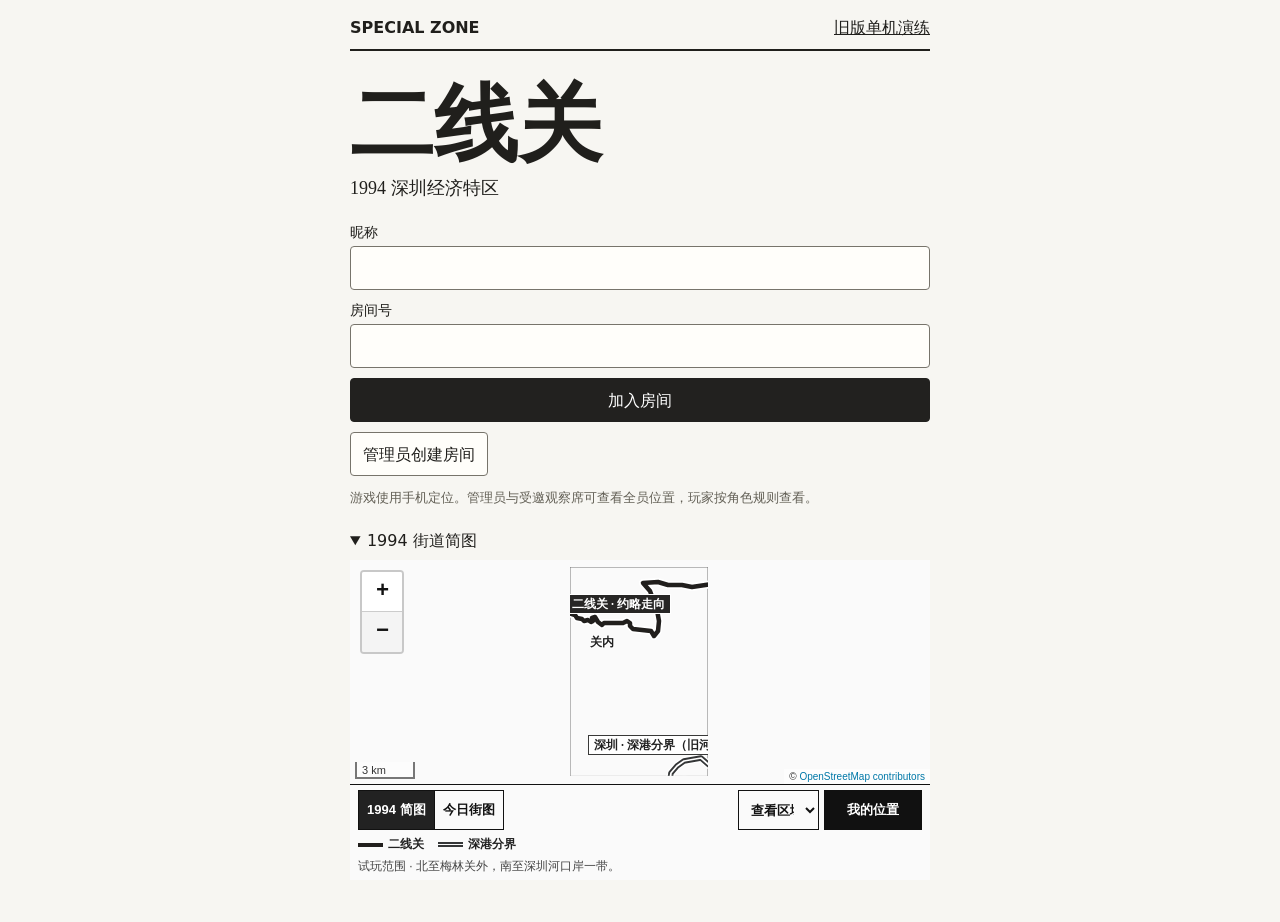
==== index.html @ d7afe81e "Launch live multiplayer rooms with private role maps and persistent injury and reunion progression" ====
<!doctype html><html lang="zh-CN"><head><meta charset="utf-8"><meta name="viewport" content="width=device-width,initial-scale=1,viewport-fit=cover"><meta name="theme-color" content="#f7f6f2"><title>二线关 · SPECIAL ZONE</title><link rel="stylesheet" href="./room.css?v=1"><script defer src="./room-client.js?v=1"></script></head>
<body><main id="entry"><header><b>SPECIAL ZONE</b><a href="./practice.html">旧版单机演练</a></header><h1>二线关</h1><p class="subtitle">1994 深圳经济特区</p><form id="join"><label>昵称<input name="name" maxlength="18" required autocomplete="nickname"></label><label>房间号<input name="code" maxlength="8" required autocapitalize="characters" spellcheck="false"></label><button class="primary">加入房间</button></form><button id="create">管理员创建房间</button><p class="muted">游戏使用手机定位。管理员与受邀观察席可查看全员位置，玩家按角色规则查看。</p><details open><summary>1994 街道简图</summary><iframe title="地图预览" src="./geo.html?embed=1"></iframe></details></main>
<main id="game" hidden><header><div><small id="identity"></small><strong id="clock">等待开局</strong></div><div><button id="refresh">刷新</button><button id="menu">房间</button></div></header><iframe id="atlas" title="游戏地图" allow="geolocation"></iframe><section id="card"><div id="meta"></div><h2 id="goal"></h2><div id="actions"></div><section id="staff"></section><small id="status" role="status"></small></section></main>
<dialog id="settings"><h2>本局房间</h2><p id="roomCode"></p><button id="invite">复制玩家邀请链接</button><button id="observe" hidden>复制观察席邀请链接</button><details><summary>本局规则</summary><p>男孩先找工人商量路线。走铁丝网会受伤，入关后两人再次会合，工人可分次使用共 20 分钟庇护。受伤期间，即使开启庇护，黑点也可能短暂出现。</p><p>乘车入关由两人合付 50 元。司机守约期间黑点隐藏，承认载客则暴露。查验区外完成交付，正常通关抵港才算男孩获胜。</p></details><button id="leave">返回入口</button><button id="close">关闭</button></dialog><output id="notice" role="status"></output></body></html>
---- room.css ----
*{box-sizing:border-box}body{margin:0;background:#f7f6f2;color:#201f1c;font:16px/1.45 system-ui,"PingFang SC",sans-serif}button,input,select{font:inherit;color:inherit}button,select,input{min-height:44px;border:1px solid #77746b;border-radius:4px;background:#fffefa;padding:8px 12px}button,summary{cursor:pointer}button.primary,#actions button:first-child{background:#22211f;color:white;border-color:#22211f}button:disabled{opacity:.5}a{color:inherit}main[hidden],button[hidden]{display:none!important}#entry{max-width:620px;margin:auto;padding:16px 20px 36px}header{display:flex;align-items:center;justify-content:space-between;gap:12px}#entry header{border-bottom:2px solid;padding-bottom:10px}#entry h1{font:700 clamp(56px,12vw,84px)/1.1 serif;margin:28px 0 0}.subtitle{margin:4px 0 22px;font:18px serif}form{display:grid;gap:10px;margin-bottom:10px}label{display:grid;gap:4px;font-size:14px}.muted,small{color:#625f55;font-size:13px}details{margin-top:12px}summary{padding:8px 0}iframe{width:100%;border:0}#entry iframe{height:320px}#game{height:100vh;height:100dvh;display:grid;grid-template-rows:auto minmax(120px,1fr) auto}#game header{padding:8px 14px;padding-top:max(8px,env(safe-area-inset-top));border-bottom:1px solid}#clock{display:block;font:600 18px/1.1 ui-monospace,monospace}#atlas{height:100%}#card{padding:10px 14px max(10px,env(safe-area-inset-bottom));border-top:1px solid;max-height:44dvh;overflow:auto}h2{font:600 20px/1.35 serif;margin:4px 0 9px}#actions{display:flex;flex-wrap:wrap;gap:6px}#meta{font-size:13px;color:#6a4937}#status{display:block;margin-top:6px}#staff label{display:flex;align-items:center;justify-content:space-between;margin:5px 0}#staff p{margin:5px 0;font-size:14px}dialog{border:1px solid;padding:20px;border-radius:6px;max-width:90vw}dialog button{display:block;width:100%;margin-top:8px}dialog::backdrop{background:#0006}#notice:not(:empty){position:fixed;left:50%;bottom:12px;transform:translateX(-50%);max-width:94vw;width:max-content;background:#252421;color:#fff;padding:10px 16px;border-radius:5px;z-index:5}
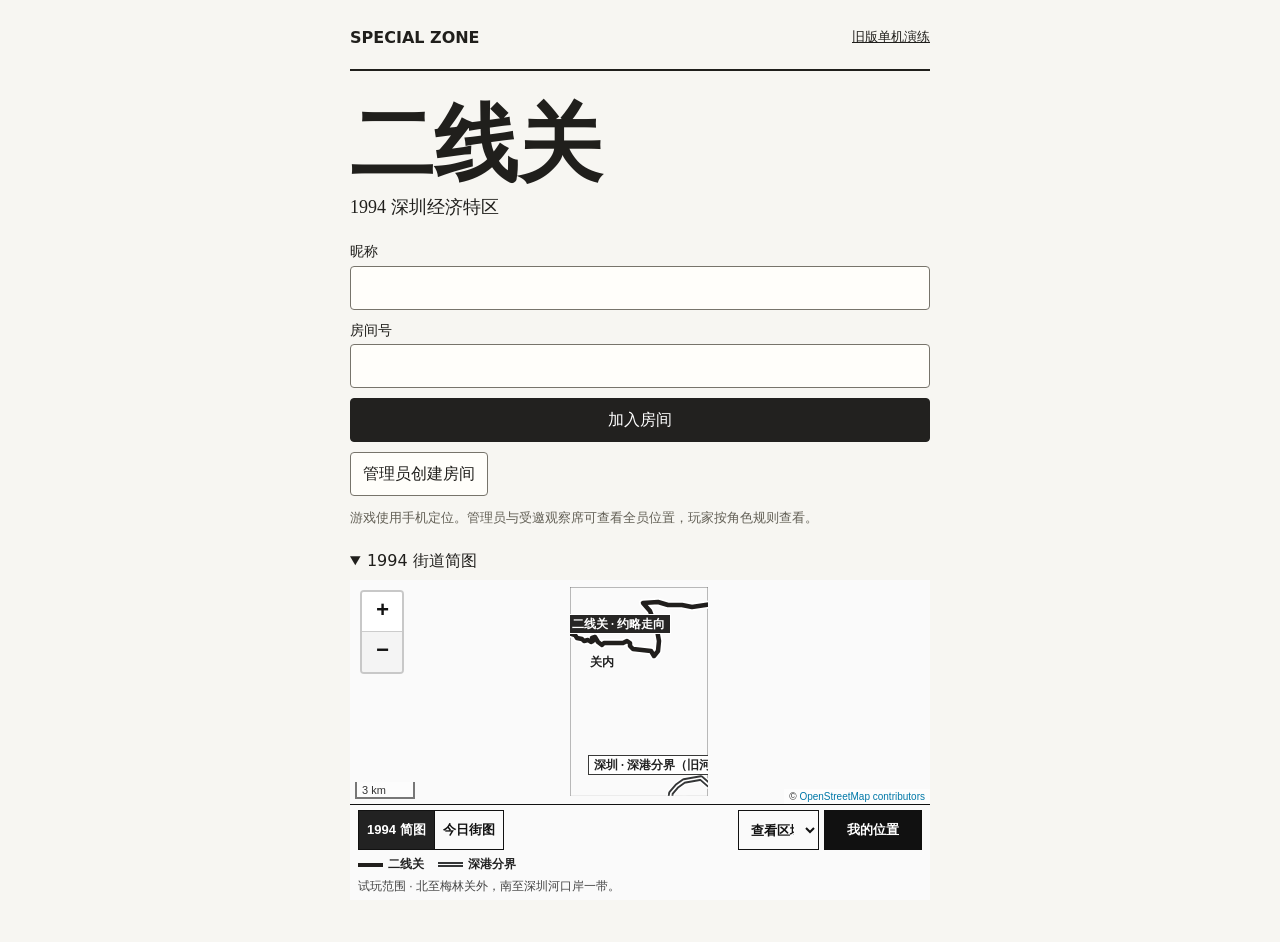
==== commit c6975f73: "Save mobile room and referee flows before device-size verification" ====
--- a/index.html
+++ b/index.html
@@ -1,4 +1,4 @@
-<!doctype html><html lang="zh-CN"><head><meta charset="utf-8"><meta name="viewport" content="width=device-width,initial-scale=1,viewport-fit=cover"><meta name="theme-color" content="#f7f6f2"><title>二线关 · SPECIAL ZONE</title><link rel="stylesheet" href="./room.css?v=1"><script defer src="./room-client.js?v=1"></script></head>
-<body><main id="entry"><header><b>SPECIAL ZONE</b><a href="./practice.html">旧版单机演练</a></header><h1>二线关</h1><p class="subtitle">1994 深圳经济特区</p><form id="join"><label>昵称<input name="name" maxlength="18" required autocomplete="nickname"></label><label>房间号<input name="code" maxlength="8" required autocapitalize="characters" spellcheck="false"></label><button class="primary">加入房间</button></form><button id="create">管理员创建房间</button><p class="muted">游戏使用手机定位。管理员与受邀观察席可查看全员位置，玩家按角色规则查看。</p><details open><summary>1994 街道简图</summary><iframe title="地图预览" src="./geo.html?embed=1"></iframe></details></main>
-<main id="game" hidden><header><div><small id="identity"></small><strong id="clock">等待开局</strong></div><div><button id="refresh">刷新</button><button id="menu">房间</button></div></header><iframe id="atlas" title="游戏地图" allow="geolocation"></iframe><section id="card"><div id="meta"></div><h2 id="goal"></h2><div id="actions"></div><section id="staff"></section><small id="status" role="status"></small></section></main>
-<dialog id="settings"><h2>本局房间</h2><p id="roomCode"></p><button id="invite">复制玩家邀请链接</button><button id="observe" hidden>复制观察席邀请链接</button><details><summary>本局规则</summary><p>男孩先找工人商量路线。走铁丝网会受伤，入关后两人再次会合，工人可分次使用共 20 分钟庇护。受伤期间，即使开启庇护，黑点也可能短暂出现。</p><p>乘车入关由两人合付 50 元。司机守约期间黑点隐藏，承认载客则暴露。查验区外完成交付，正常通关抵港才算男孩获胜。</p></details><button id="leave">返回入口</button><button id="close">关闭</button></dialog><output id="notice" role="status"></output></body></html>
+<!doctype html><html lang="zh-CN"><head><meta charset="utf-8"><meta name="viewport" content="width=device-width,initial-scale=1,viewport-fit=cover"><meta name="theme-color" content="#f7f6f2"><title>二线关 · SPECIAL ZONE</title><link rel="stylesheet" href="./room.css?v=2"><script defer src="./room-client.js?v=2"></script></head>
+<body><main id="entry"><header><b>SPECIAL ZONE</b><a href="./practice.html">旧版单机演练</a></header><h1>二线关</h1><p class="subtitle">1994 深圳经济特区</p><form id="join"><label>昵称<input name="name" maxlength="18" required autocomplete="nickname"></label><p id="invited" hidden></p><label id="codeField">房间号<input name="code" maxlength="8" required autocapitalize="characters" spellcheck="false"></label><button class="primary">加入房间</button><small id="join-error" role="status"></small></form><button id="create">管理员创建房间</button><p class="muted">游戏使用手机定位。管理员与受邀观察席可查看全员位置，玩家按角色规则查看。</p><details open><summary>1994 街道简图</summary><iframe title="地图预览" src="./geo.html?embed=1"></iframe></details></main>
+<main id="game" hidden><header><div><small id="identity"></small><strong id="clock">等待开局</strong></div><div><button id="refresh">刷新</button><button id="menu">房间</button></div></header><iframe id="atlas" title="游戏地图" allow="geolocation"></iframe><section id="card"><div id="meta"></div><button id="fold" aria-expanded="true" aria-controls="sheet"><span id="goal"></span><span aria-hidden="true" id="chevron">⌄</span></button><div id="sheet"><div id="actions"></div><section id="staff"></section><p id="response" role="status"></p></div><small id="status" role="status"></small></section></main>
+<dialog id="decision"><h2 id="dialog-title"></h2><p id="detail"></p><div id="decision-actions"></div><button id="back">返回地图</button></dialog><dialog id="settings"><h2>本局房间</h2><p id="roomCode"></p><button id="invite">复制玩家邀请链接</button><button id="observe" hidden>复制观察席邀请链接</button><details><summary>本局规则</summary><p>男孩先找工人商量路线。走铁丝网会受伤，入关后两人再次会合，工人可分次使用共 20 分钟庇护。受伤期间，即使开启庇护，黑点也可能短暂出现。</p><p>乘车入关由两人合付 50 元。司机守约期间黑点隐藏，承认载客则暴露。查验区外完成交付，正常通关抵港才算男孩获胜。</p></details><button id="leave">返回入口</button><button id="close">关闭</button></dialog><output id="notice" role="status"></output></body></html>
--- a/room.css
+++ b/room.css
@@ -1 +1,4 @@
-*{box-sizing:border-box}body{margin:0;background:#f7f6f2;color:#201f1c;font:16px/1.45 system-ui,"PingFang SC",sans-serif}button,input,select{font:inherit;color:inherit}button,select,input{min-height:44px;border:1px solid #77746b;border-radius:4px;background:#fffefa;padding:8px 12px}button,summary{cursor:pointer}button.primary,#actions button:first-child{background:#22211f;color:white;border-color:#22211f}button:disabled{opacity:.5}a{color:inherit}main[hidden],button[hidden]{display:none!important}#entry{max-width:620px;margin:auto;padding:16px 20px 36px}header{display:flex;align-items:center;justify-content:space-between;gap:12px}#entry header{border-bottom:2px solid;padding-bottom:10px}#entry h1{font:700 clamp(56px,12vw,84px)/1.1 serif;margin:28px 0 0}.subtitle{margin:4px 0 22px;font:18px serif}form{display:grid;gap:10px;margin-bottom:10px}label{display:grid;gap:4px;font-size:14px}.muted,small{color:#625f55;font-size:13px}details{margin-top:12px}summary{padding:8px 0}iframe{width:100%;border:0}#entry iframe{height:320px}#game{height:100vh;height:100dvh;display:grid;grid-template-rows:auto minmax(120px,1fr) auto}#game header{padding:8px 14px;padding-top:max(8px,env(safe-area-inset-top));border-bottom:1px solid}#clock{display:block;font:600 18px/1.1 ui-monospace,monospace}#atlas{height:100%}#card{padding:10px 14px max(10px,env(safe-area-inset-bottom));border-top:1px solid;max-height:44dvh;overflow:auto}h2{font:600 20px/1.35 serif;margin:4px 0 9px}#actions{display:flex;flex-wrap:wrap;gap:6px}#meta{font-size:13px;color:#6a4937}#status{display:block;margin-top:6px}#staff label{display:flex;align-items:center;justify-content:space-between;margin:5px 0}#staff p{margin:5px 0;font-size:14px}dialog{border:1px solid;padding:20px;border-radius:6px;max-width:90vw}dialog button{display:block;width:100%;margin-top:8px}dialog::backdrop{background:#0006}#notice:not(:empty){position:fixed;left:50%;bottom:12px;transform:translateX(-50%);max-width:94vw;width:max-content;background:#252421;color:#fff;padding:10px 16px;border-radius:5px;z-index:5}
+*{box-sizing:border-box}body{margin:0;background:#f7f6f2;color:#201f1c;font:16px/1.45 system-ui,"PingFang SC",sans-serif}button,input,select{font:inherit;color:inherit}button,select,input{min-height:44px;border:1px solid #77746b;border-radius:4px;background:#fffefa;padding:8px 12px}button,summary{cursor:pointer}button.primary{background:#22211f;color:white;border-color:#22211f}button:disabled{opacity:.5}a{color:inherit}main[hidden],button[hidden]{display:none!important}#entry{max-width:620px;margin:auto;padding:16px 20px 36px}header{display:flex;align-items:center;justify-content:space-between;gap:12px}#entry header{border-bottom:2px solid;padding-bottom:10px}#entry h1{font:700 clamp(56px,12vw,84px)/1.1 serif;margin:28px 0 0}.subtitle{margin:4px 0 22px;font:18px serif}form{display:grid;gap:10px;margin-bottom:10px}label{display:grid;gap:4px;font-size:14px}.muted,small{color:#625f55;font-size:13px}details{margin-top:12px}summary{padding:8px 0}iframe{width:100%;border:0}#entry iframe{height:320px}#game{height:100vh;height:100dvh;display:grid;grid-template-rows:auto minmax(120px,1fr) auto}#game header{padding:8px 14px;padding-top:max(8px,env(safe-area-inset-top));border-bottom:1px solid}#clock{display:block;font:600 18px/1.1 ui-monospace,monospace}#atlas{height:100%}#card{padding:10px 14px max(10px,env(safe-area-inset-bottom));border-top:1px solid;max-height:44dvh;overflow:auto}h2{font:600 20px/1.35 serif;margin:4px 0 9px}#actions{display:flex;flex-wrap:wrap;gap:6px}#meta{font-size:13px;color:#6a4937}#status{display:block;margin-top:6px}#staff label{display:flex;align-items:center;justify-content:space-between;margin:5px 0}#staff p{margin:5px 0;font-size:14px}dialog{border:1px solid;padding:20px;border-radius:6px;max-width:90vw}dialog button{display:block;width:100%;margin-top:8px}dialog::backdrop{background:#0006}#notice:not(:empty){position:fixed;left:50%;bottom:12px;transform:translateX(-50%);max-width:94vw;width:max-content;background:#252421;color:#fff;padding:10px 16px;border-radius:5px;z-index:5}
+
+[hidden],#sheet[hidden]{display:none!important}input{font-size:16px}header>div:last-child,#actions{display:flex;align-items:center;gap:8px}#entry header a{font-size:13px;padding:12px 0}#entry form input{width:100%;min-width:0}#invited{margin:0;color:#504d47}#game{background:#faf9f5}#game header{padding-block:6px;padding-top:max(6px,env(safe-area-inset-top))}#goal{font:600 19px/1.4 serif;text-align:left}#fold{width:100%;display:flex;justify-content:space-between;align-items:center;background:transparent;border:0;padding:3px 0;gap:10px}#card{padding-top:6px;max-height:46dvh}#status{font-size:12px}#response:empty,#join-error:empty,#meta:empty{display:none}#response,#join-error{margin:5px 0;color:#604128}#actions>button{flex:1 1 auto}dialog{width:min(400px,92vw);max-height:85dvh;overflow:auto}#detail{white-space:pre-line}.roster-line{display:block;width:100%;border:0;border-bottom:1px solid #ddd;border-radius:0;background:transparent;text-align:left;padding:8px 0}.role-dot{display:inline-block;width:10px;height:10px;border-radius:50%;background:var(--role);margin-right:6px}#staff summary{min-height:44px}#card details{margin-top:2px}#game:has(#sheet[hidden]) #card{max-height:24dvh}button:focus-visible,summary:focus-visible{outline:3px solid #285581;outline-offset:2px}@media(max-height:450px){#card{max-height:40dvh}#game header button{min-height:40px}#entry h1{margin-top:10px}}
+#identity::before{content:"";width:9px;height:9px;display:inline-block;border-radius:50%;margin-right:6px;background:var(--role,#555)}
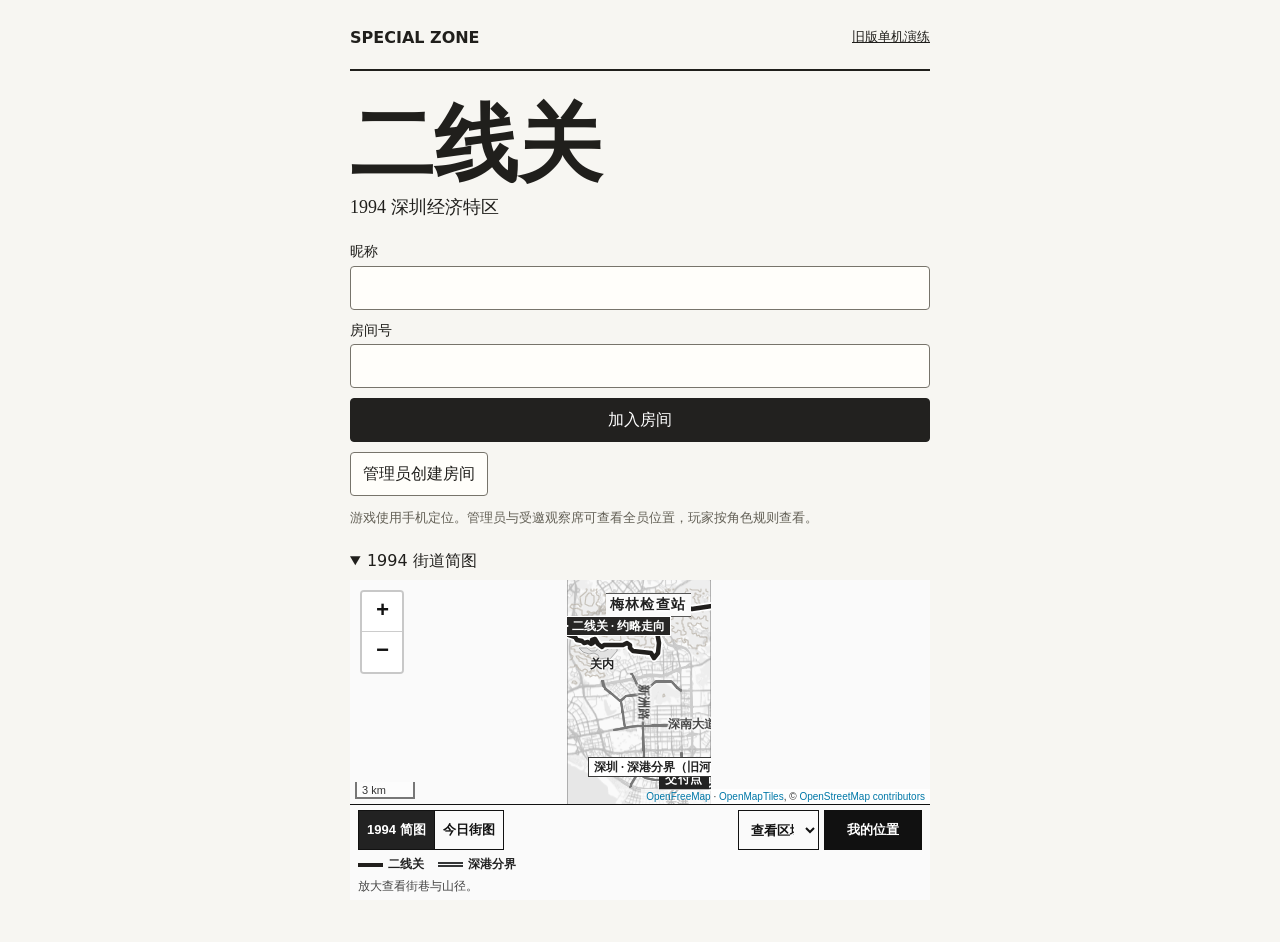
==== commit 66bcea98: "Make field maps edge-to-edge and fill zoom gaps with local street and terrain context" ====
--- a/index.html
+++ b/index.html
@@ -1,4 +1,4 @@
-<!doctype html><html lang="zh-CN"><head><meta charset="utf-8"><meta name="viewport" content="width=device-width,initial-scale=1,viewport-fit=cover"><meta name="theme-color" content="#f7f6f2"><title>二线关 · SPECIAL ZONE</title><link rel="stylesheet" href="./room.css?v=2"><script defer src="./room-client.js?v=2"></script></head>
+<!doctype html><html lang="zh-CN"><head><meta charset="utf-8"><meta name="viewport" content="width=device-width,initial-scale=1,viewport-fit=cover"><meta name="theme-color" content="#f7f6f2"><title>二线关 · SPECIAL ZONE</title><link rel="stylesheet" href="./room.css?v=3"><script defer src="./room-client.js?v=3"></script></head>
 <body><main id="entry"><header><b>SPECIAL ZONE</b><a href="./practice.html">旧版单机演练</a></header><h1>二线关</h1><p class="subtitle">1994 深圳经济特区</p><form id="join"><label>昵称<input name="name" maxlength="18" required autocomplete="nickname"></label><p id="invited" hidden></p><label id="codeField">房间号<input name="code" maxlength="8" required autocapitalize="characters" spellcheck="false"></label><button class="primary">加入房间</button><small id="join-error" role="status"></small></form><button id="create">管理员创建房间</button><p class="muted">游戏使用手机定位。管理员与受邀观察席可查看全员位置，玩家按角色规则查看。</p><details open><summary>1994 街道简图</summary><iframe title="地图预览" src="./geo.html?embed=1"></iframe></details></main>
 <main id="game" hidden><header><div><small id="identity"></small><strong id="clock">等待开局</strong></div><div><button id="refresh">刷新</button><button id="menu">房间</button></div></header><iframe id="atlas" title="游戏地图" allow="geolocation"></iframe><section id="card"><div id="meta"></div><button id="fold" aria-expanded="true" aria-controls="sheet"><span id="goal"></span><span aria-hidden="true" id="chevron">⌄</span></button><div id="sheet"><div id="actions"></div><section id="staff"></section><p id="response" role="status"></p></div><small id="status" role="status"></small></section></main>
 <dialog id="decision"><h2 id="dialog-title"></h2><p id="detail"></p><div id="decision-actions"></div><button id="back">返回地图</button></dialog><dialog id="settings"><h2>本局房间</h2><p id="roomCode"></p><button id="invite">复制玩家邀请链接</button><button id="observe" hidden>复制观察席邀请链接</button><details><summary>本局规则</summary><p>男孩先找工人商量路线。走铁丝网会受伤，入关后两人再次会合，工人可分次使用共 20 分钟庇护。受伤期间，即使开启庇护，黑点也可能短暂出现。</p><p>乘车入关由两人合付 50 元。司机守约期间黑点隐藏，承认载客则暴露。查验区外完成交付，正常通关抵港才算男孩获胜。</p></details><button id="leave">返回入口</button><button id="close">关闭</button></dialog><output id="notice" role="status"></output></body></html>
--- a/room.css
+++ b/room.css
@@ -2,3 +2,16 @@
 
 [hidden],#sheet[hidden]{display:none!important}input{font-size:16px}header>div:last-child,#actions{display:flex;align-items:center;gap:8px}#entry header a{font-size:13px;padding:12px 0}#entry form input{width:100%;min-width:0}#invited{margin:0;color:#504d47}#game{background:#faf9f5}#game header{padding-block:6px;padding-top:max(6px,env(safe-area-inset-top))}#goal{font:600 19px/1.4 serif;text-align:left}#fold{width:100%;display:flex;justify-content:space-between;align-items:center;background:transparent;border:0;padding:3px 0;gap:10px}#card{padding-top:6px;max-height:46dvh}#status{font-size:12px}#response:empty,#join-error:empty,#meta:empty{display:none}#response,#join-error{margin:5px 0;color:#604128}#actions>button{flex:1 1 auto}dialog{width:min(400px,92vw);max-height:85dvh;overflow:auto}#detail{white-space:pre-line}.roster-line{display:block;width:100%;border:0;border-bottom:1px solid #ddd;border-radius:0;background:transparent;text-align:left;padding:8px 0}.role-dot{display:inline-block;width:10px;height:10px;border-radius:50%;background:var(--role);margin-right:6px}#staff summary{min-height:44px}#card details{margin-top:2px}#game:has(#sheet[hidden]) #card{max-height:24dvh}button:focus-visible,summary:focus-visible{outline:3px solid #285581;outline-offset:2px}@media(max-height:450px){#card{max-height:40dvh}#game header button{min-height:40px}#entry h1{margin-top:10px}}
 #identity::before{content:"";width:9px;height:9px;display:inline-block;border-radius:50%;margin-right:6px;background:var(--role,#555)}
+
+/* A continuous map surface with independently floating controls. */
+#game{display:block;position:relative;isolation:isolate;overflow:hidden;background:#fafafa}
+#atlas{position:absolute;inset:0;width:100%;height:100%;z-index:0}
+#game header{position:absolute;inset:max(10px,env(safe-area-inset-top)) 12px auto;z-index:1;padding:0;border:0;pointer-events:none}
+#game header>div,#card{background:rgba(255,254,251,.96);border:1px solid #d5d2c9;box-shadow:0 3px 14px #24211c19;backdrop-filter:blur(12px)}
+#game header>div{pointer-events:auto;border-radius:16px;padding:5px 12px}
+#game header>div:last-child{gap:0;padding:0 3px}
+#game header button{background:transparent;border:0;min-height:46px}
+#game header button+button{border-left:1px solid #e0ddd4;border-radius:0}
+#card{position:absolute;z-index:1;bottom:max(10px,env(safe-area-inset-bottom));left:10px;right:10px;width:auto;max-width:550px;margin:auto;border-radius:18px;padding:8px 15px 10px;max-height:48dvh}
+#card::before{content:"";display:block;width:30px;height:3px;background:#cbc7bd;border-radius:2px;margin:0 auto 3px}
+#card #fold{min-height:42px}#status{margin:2px 0 0;color:#625f58}#meta{font-weight:600}
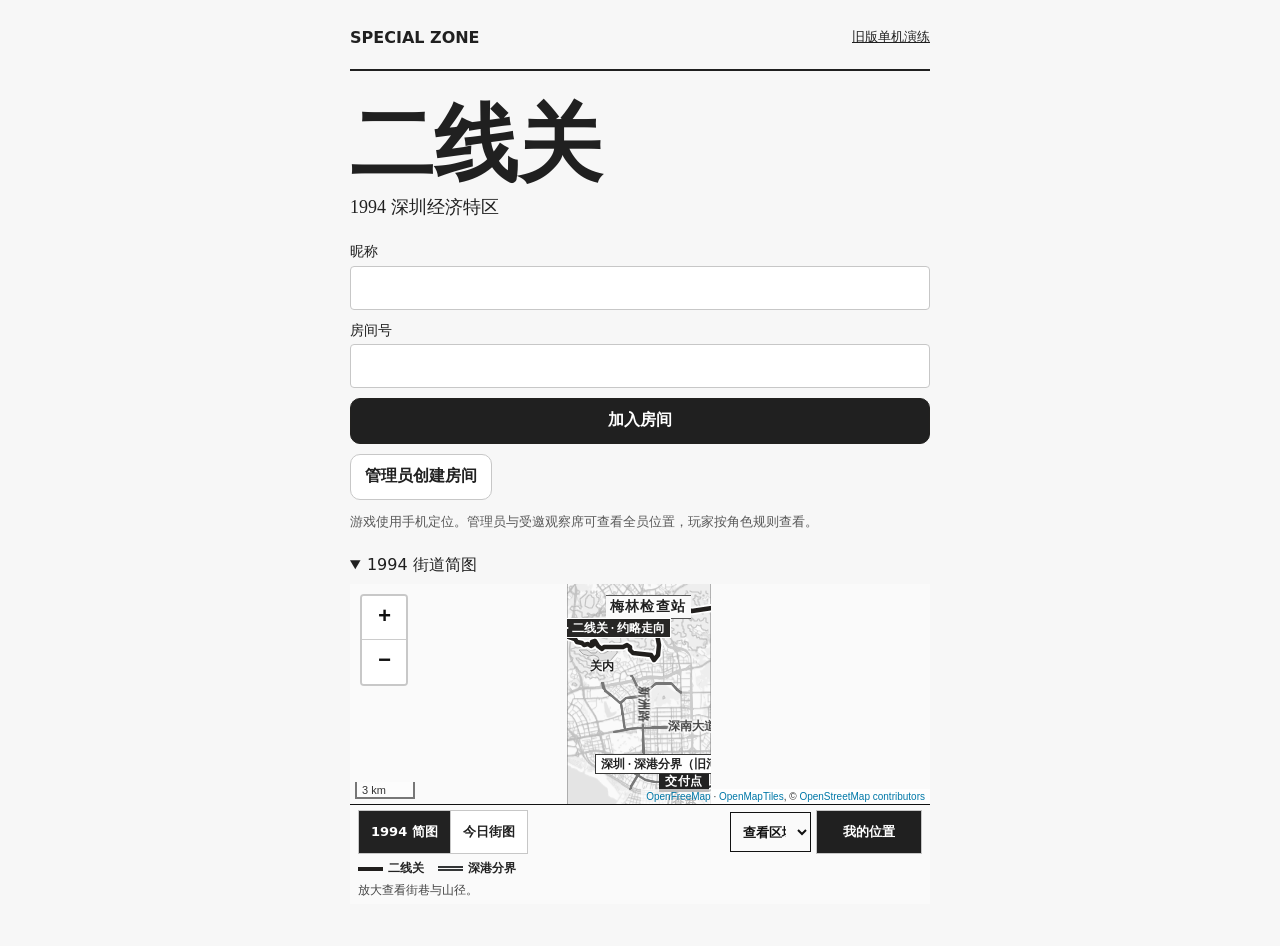
==== commit 0a3a134a: "Center mobile control labels and unify the neutral field-map palette" ====
--- a/index.html
+++ b/index.html
@@ -1,4 +1,4 @@
-<!doctype html><html lang="zh-CN"><head><meta charset="utf-8"><meta name="viewport" content="width=device-width,initial-scale=1,viewport-fit=cover"><meta name="theme-color" content="#f7f6f2"><title>二线关 · SPECIAL ZONE</title><link rel="stylesheet" href="./room.css?v=3"><script defer src="./room-client.js?v=3"></script></head>
+<!doctype html><html lang="zh-CN"><head><meta charset="utf-8"><meta name="viewport" content="width=device-width,initial-scale=1,viewport-fit=cover"><meta name="theme-color" content="#f7f7f7"><title>二线关 · SPECIAL ZONE</title><link rel="stylesheet" href="./room.css?v=3"><script defer src="./room-client.js?v=3"></script><link rel="stylesheet" href="./controls.css?v=1"></head>
 <body><main id="entry"><header><b>SPECIAL ZONE</b><a href="./practice.html">旧版单机演练</a></header><h1>二线关</h1><p class="subtitle">1994 深圳经济特区</p><form id="join"><label>昵称<input name="name" maxlength="18" required autocomplete="nickname"></label><p id="invited" hidden></p><label id="codeField">房间号<input name="code" maxlength="8" required autocapitalize="characters" spellcheck="false"></label><button class="primary">加入房间</button><small id="join-error" role="status"></small></form><button id="create">管理员创建房间</button><p class="muted">游戏使用手机定位。管理员与受邀观察席可查看全员位置，玩家按角色规则查看。</p><details open><summary>1994 街道简图</summary><iframe title="地图预览" src="./geo.html?embed=1"></iframe></details></main>
 <main id="game" hidden><header><div><small id="identity"></small><strong id="clock">等待开局</strong></div><div><button id="refresh">刷新</button><button id="menu">房间</button></div></header><iframe id="atlas" title="游戏地图" allow="geolocation"></iframe><section id="card"><div id="meta"></div><button id="fold" aria-expanded="true" aria-controls="sheet"><span id="goal"></span><span aria-hidden="true" id="chevron">⌄</span></button><div id="sheet"><div id="actions"></div><section id="staff"></section><p id="response" role="status"></p></div><small id="status" role="status"></small></section></main>
 <dialog id="decision"><h2 id="dialog-title"></h2><p id="detail"></p><div id="decision-actions"></div><button id="back">返回地图</button></dialog><dialog id="settings"><h2>本局房间</h2><p id="roomCode"></p><button id="invite">复制玩家邀请链接</button><button id="observe" hidden>复制观察席邀请链接</button><details><summary>本局规则</summary><p>男孩先找工人商量路线。走铁丝网会受伤，入关后两人再次会合，工人可分次使用共 20 分钟庇护。受伤期间，即使开启庇护，黑点也可能短暂出现。</p><p>乘车入关由两人合付 50 元。司机守约期间黑点隐藏，承认载客则暴露。查验区外完成交付，正常通关抵港才算男孩获胜。</p></details><button id="leave">返回入口</button><button id="close">关闭</button></dialog><output id="notice" role="status"></output></body></html>
--- a/controls.css
+++ b/controls.css
@@ -0,0 +1,54 @@
+:root {
+  color-scheme: light;
+  --ui-paper: #f7f7f7;
+  --ui-surface: #fff;
+  --ui-ink: #202020;
+  --ui-muted: #585858;
+  --ui-edge: #c7c7c7;
+  --ui-float: rgba(255,255,255,.97);
+  --ui-shadow: 0 3px 14px rgba(0,0,0,.09);
+}
+body { background: var(--ui-paper); color: var(--ui-ink); }
+button {
+  appearance: none;
+  -webkit-appearance: none;
+  display: inline-flex;
+  align-items: center;
+  justify-content: center;
+  text-align: center;
+  box-sizing: border-box;
+  font-family: system-ui, "PingFang SC", "Microsoft YaHei", sans-serif;
+  font-weight: 600;
+  line-height: 1.3;
+  letter-spacing: normal;
+  padding-block: 9px;
+  padding-inline: 14px;
+}
+button:active:not(:disabled) { filter: brightness(.94); }
+button, input, select, dialog { color: var(--ui-ink); background-color: var(--ui-surface); border-color: var(--ui-edge); }
+button.primary { background: var(--ui-ink); color: white; }
+#game header > div, #card, .live-map .map-panel, .live-map .map-tools button {
+  background: var(--ui-float);
+  border-color: var(--ui-edge);
+  box-shadow: var(--ui-shadow);
+}
+#game header button { min-width: 54px; padding-inline: 12px; }
+#game header button + button, #card::before { border-color: var(--ui-edge); }
+#card::before { background-color: var(--ui-edge); }
+#meta, #response, #join-error, #status, #invited, small, .muted { color: var(--ui-muted); }
+#actions { align-items: stretch; gap: 8px; }
+#actions button, #create, #join button, dialog button, #assign { border-radius: 10px; min-height: 46px; }
+#actions button { min-width: 0; }
+#card #fold { justify-content: center; position: relative; padding-inline: 26px; min-height: 44px; }
+#goal { text-align: center; }
+#chevron { position: absolute; right: 4px; }
+dialog { border-radius: 16px; }
+dialog button { display: flex; }
+.roster-line { justify-content: flex-start; }
+.geo .map-tools button, .geo .layer-switch button, .geo .actions button {
+  min-height: 44px; padding: 8px 12px; line-height: 1.3;
+}
+.geo .leaflet-control-zoom a {
+  display: grid; place-items: center; width: 44px; height: 44px; line-height: 1;
+}
+.live-map .layer-switch button[aria-pressed="true"] { background: var(--ui-ink); color: white; }
